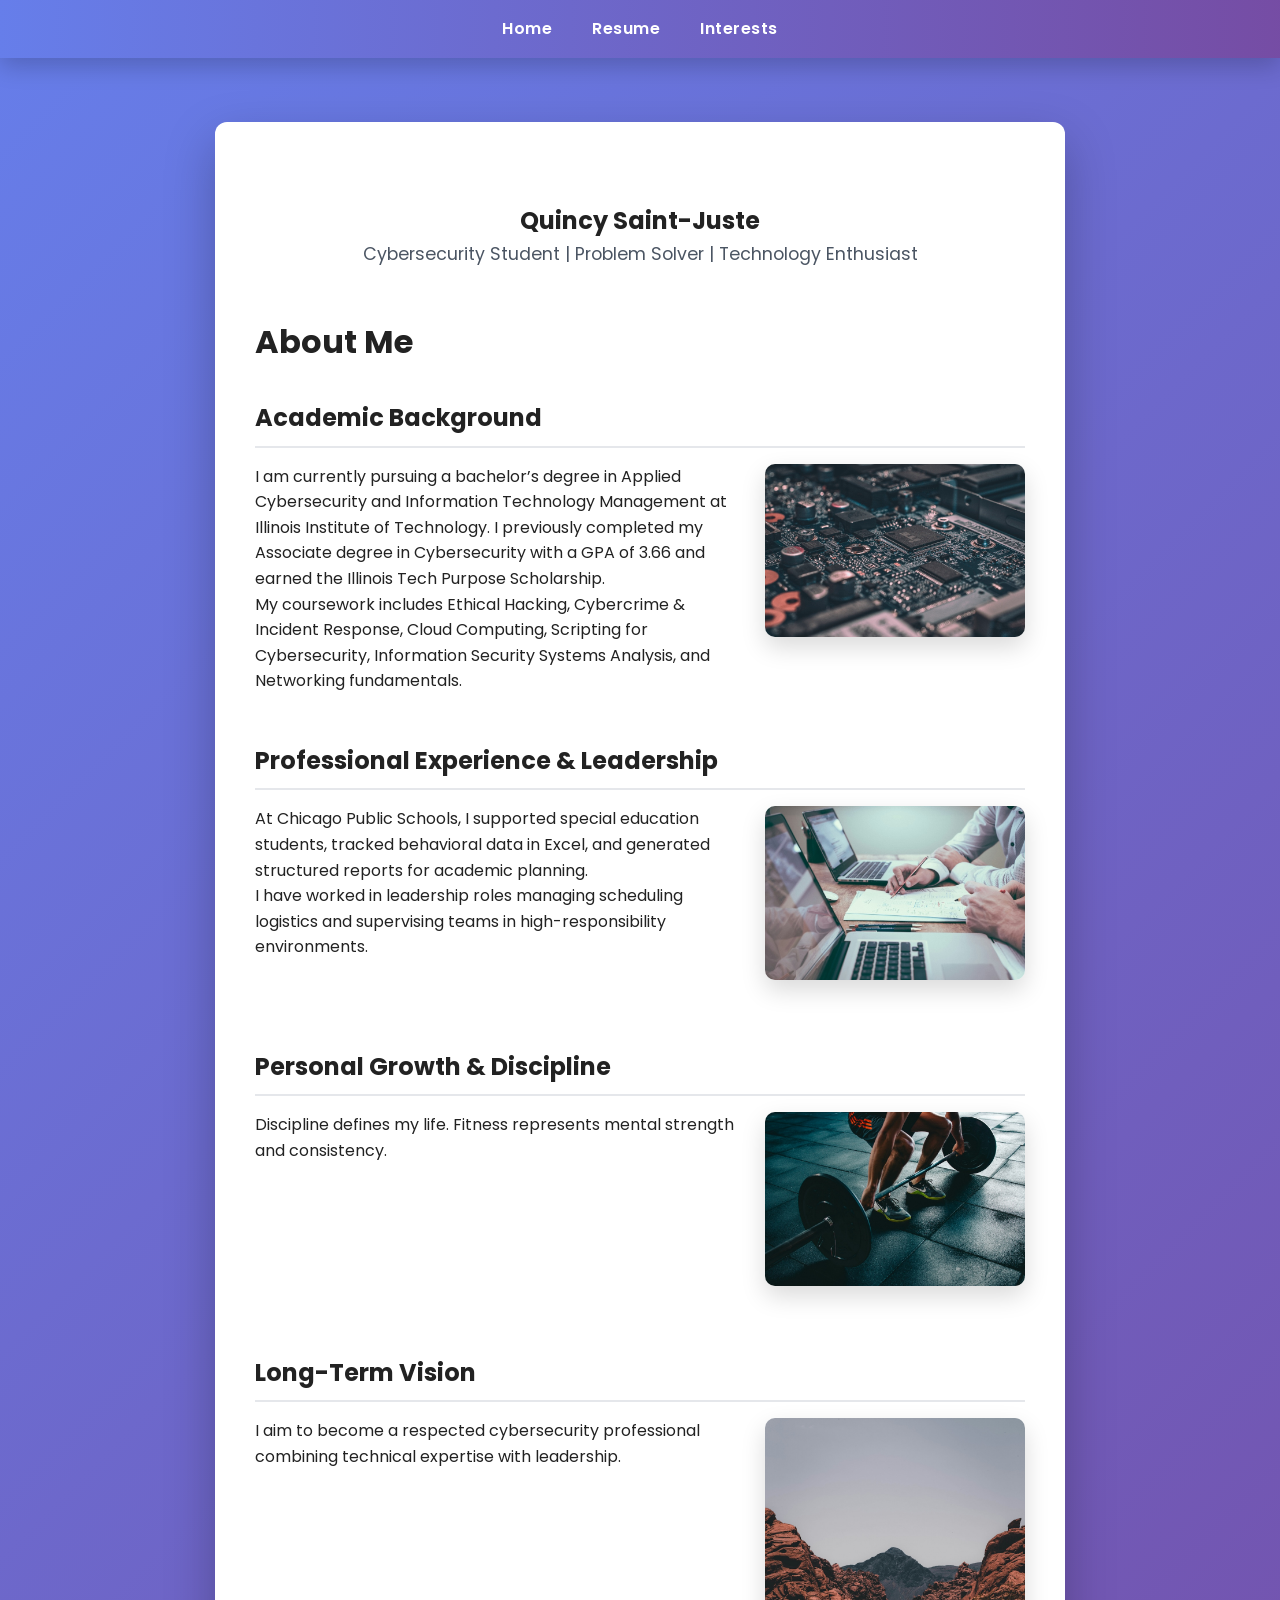
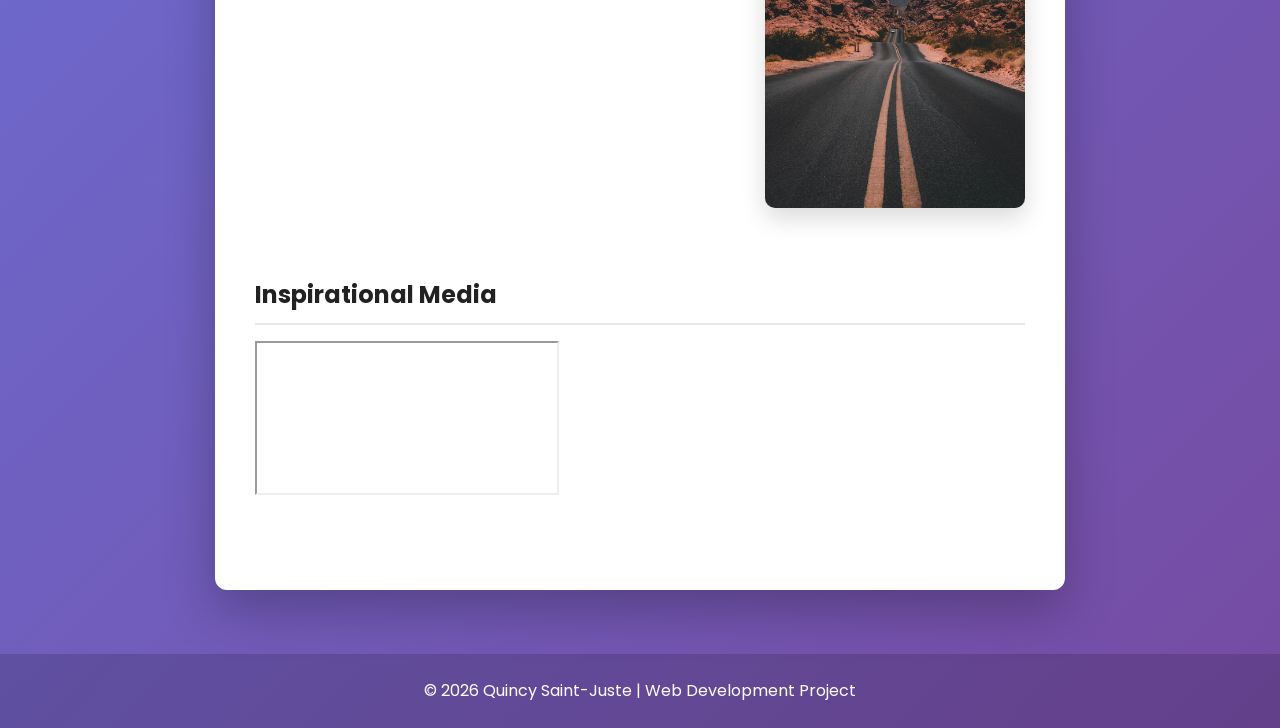
==== index.html @ b576fa2a "Initial project 3 setup" ====
<!DOCTYPE html>
<html lang="en">
  <head>
    <meta charset="utf-8">
    <title>Home</title>
    <link rel="stylesheet" href="css/reset.css">
    <link rel="stylesheet" href="css/style.css">
  </head>
  <body>
    <header>
      <nav>
        <ul>
          <li><a href="index.html">Home</a></li>
          <li><a href="resume.html">Resume</a></li>
          <li><a href="interests.html">Interests</a></li>
        </ul>
      </nav>
    </header>
    <main>

      <section class="hero">
          <h1>Quincy Saint-Juste</h1>
          <p>Cybersecurity Student | Problem Solver | Technology Enthusiast</p>
      </section>
  
      <h1>About Me</h1>

      <section>
        <h2>Academic Background</h2>
        <img src="media/tech.jpg" alt="Close-up photograph of illuminated computer motherboard circuitry representing cybersecurity and information technology infrastructure">
        <p>
          I am currently pursuing a bachelor’s degree in Applied Cybersecurity and Information Technology Management at Illinois Institute of Technology. I previously completed my Associate degree in Cybersecurity with a GPA of 3.66 and earned the Illinois Tech Purpose Scholarship.
        </p>
        <p>
          My coursework includes Ethical Hacking, Cybercrime & Incident Response, Cloud Computing, Scripting for Cybersecurity, Information Security Systems Analysis, and Networking fundamentals.
        </p>
      </section>

      <section>
        <h2>Professional Experience & Leadership</h2>
        <img src="media/leadership.jpg" alt="Professional business meeting environment symbolizing leadership development and administrative experience">
        <p>
          At Chicago Public Schools, I supported special education students, tracked behavioral data in Excel, and generated structured reports for academic planning.
        </p>
        <p>
          I have worked in leadership roles managing scheduling logistics and supervising teams in high-responsibility environments.
        </p>
      </section>

      <section>
        <h2>Personal Growth & Discipline</h2>
        <img src="media/fitnesss.jpg" alt="Athlete lifting weights in gym environment representing physical discipline and mental resilience">
        <p>
          Discipline defines my life. Fitness represents mental strength and consistency.
        </p>
      </section>

      <section>
        <h2>Long-Term Vision</h2>
        <img src="media/vision.jpg" alt="Person standing at mountain overlook during sunrise representing long-term vision and goal setting">
        <p>
          I aim to become a respected cybersecurity professional combining technical expertise with leadership.
        </p>
      </section>

      <section>
        <h2>Inspirational Media</h2>
        <iframe
          src="https://www.youtube.com/embed/ZXsQAXx_ao0" title="Motivational speech about discipline and resilience" allowfullscreen>
        </iframe>
      </section>

    </main>

    <footer>
        <p>© 2026 Quincy Saint-Juste | Web Development Project</p>
    </footer>
    
    </body>
    </html>
---- css/style.css ----
@import url('https://fonts.googleapis.com/css2?family=Poppins:wght@400;600&display=swap');

body {
    font-family: 'Poppins', Arial, sans-serif;
    line-height: 1.6;
    margin: 0;
    color: #222;
    background: linear-gradient(135deg, #667eea, #764ba2, #4facfe, #00f2fe);
    background-size: 300% 300%;
    animation: gradientShift 15s ease infinite;
}

@keyframes gradientShift {
    0% { background-position: 0% 50%; }
    50% { background-position: 100% 50%; }
    100% { background-position: 0% 50%; }
}

header {
    background: linear-gradient(90deg, rgba(102,126,234,0.95), rgba(118,75,162,0.95));
    padding: 1rem 0;
    box-shadow: 0 8px 25px rgba(0, 0, 0, 0.2);
}

nav ul {
    list-style: none;
    padding: 0;
    margin: 0 auto;
    width: fit-content;
}

nav ul li {
    float: left;
    margin: 0 20px;
}

header::after {
    content: "";
    display: block;
    clear: both;
}

nav a {
    color: #ffffff;
    text-decoration: none;
    font-weight: 600;
    font-size: 1rem;
    letter-spacing: 0.5px;
    transition: all 0.3s ease;
}

nav a:hover {
    color: #facc15;
}

main {
    position: relative;
    max-width: 850px;
    margin: 4rem auto;
    padding: 2.5rem;
    background: #ffffff;
    border-radius: 12px;
    box-shadow: 0 20px 50px rgba(0, 0, 0, 0.25);
    overflow: hidden;
}

.hero {
    position: relative;
    text-align: center;
    padding-top: 40px;
    margin-bottom: 3rem;
}

.hero h1 {
    position: relative;   /* still counts */
}

.hero p {
    font-size: 1.1rem;
    color: #4b5563;
}

h2 {
    margin-top: 2rem;
    margin-bottom: 1rem;
    border-bottom: 2px solid #e5e7eb;
    padding-bottom: 0.5rem;
}

h3 {
    margin-top: 1.5rem;
}

section img {
    float: right;
    width: 260px;
    margin: 0 0 20px 25px;
    border-radius: 10px;
    box-shadow: 0 10px 25px rgba(0, 0, 0, 0.15);
}

section::after {
    content: "";
    display: block;
    clear: both;
}

section {
    margin-bottom: 3rem;
}

footer {
    text-align: center;
    padding: 1.5rem;
    background: rgba(0, 0, 0, 0.15);
    color: white;
    margin-top: 4rem;
}
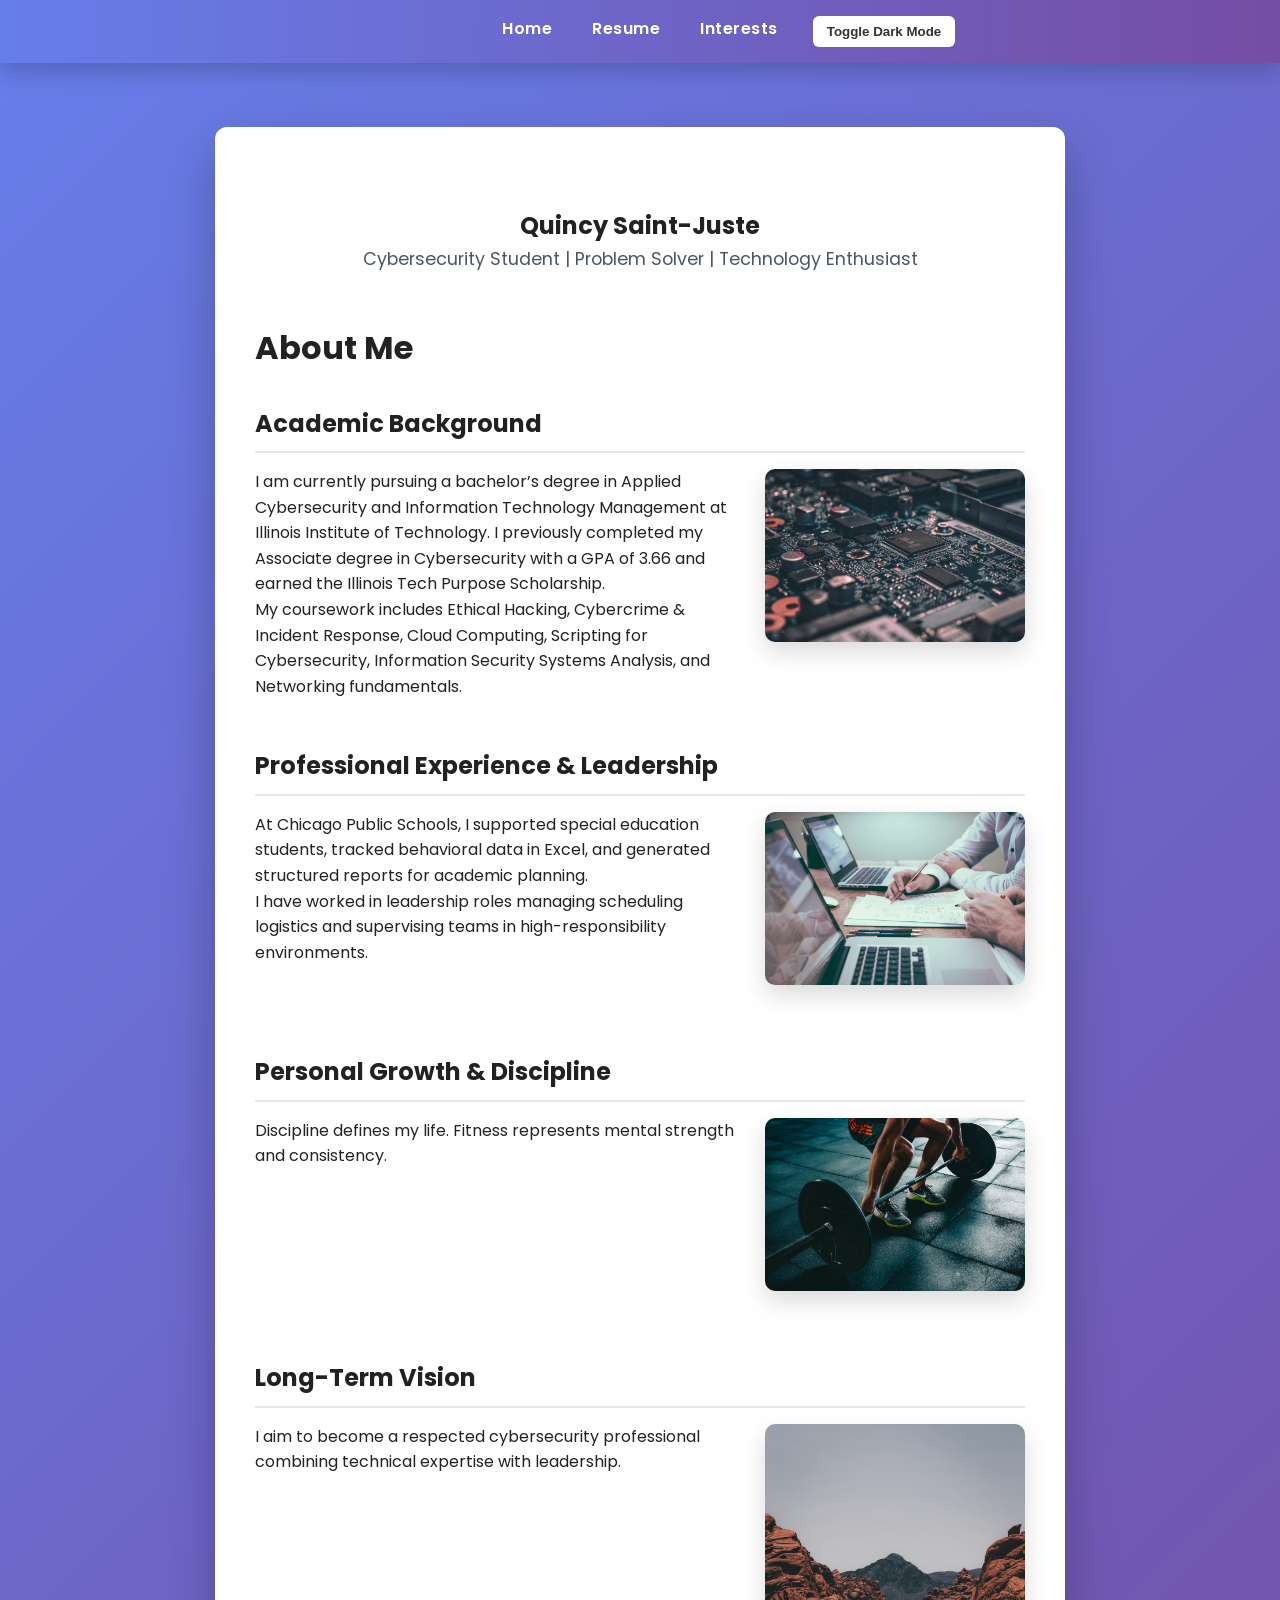
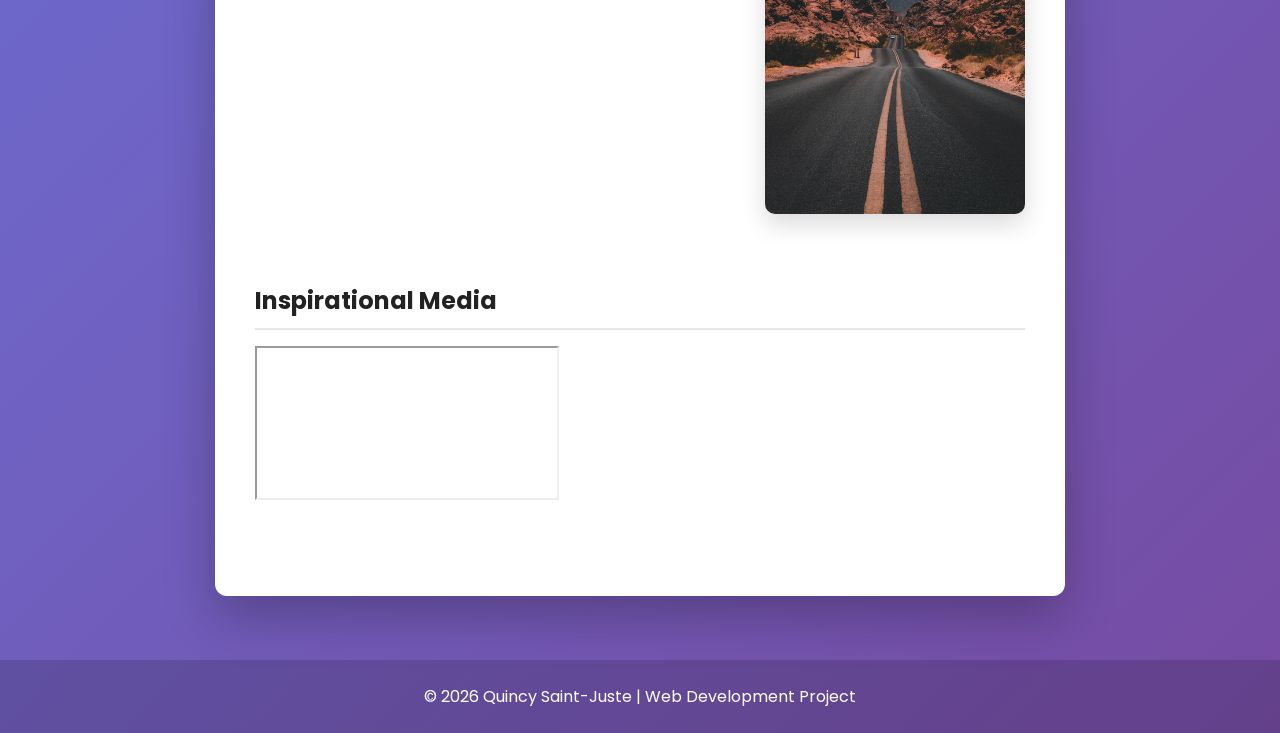
==== commit 52cd9ccd: "Add dark mode toggle button to index page navigation" ====
--- a/index.html
+++ b/index.html
@@ -5,6 +5,7 @@
     <title>Home</title>
     <link rel="stylesheet" href="css/reset.css">
     <link rel="stylesheet" href="css/style.css">
+    <script src="js/script.js" defer></script>
   </head>
   <body>
     <header>
@@ -14,6 +15,9 @@
           <li><a href="resume.html">Resume</a></li>
           <li><a href="interests.html">Interests</a></li>
         </ul>
+
+        <button id="darkModeToggle">Toggle Dark Mode</button>
+        
       </nav>
     </header>
     <main>
--- a/css/style.css
+++ b/css/style.css
@@ -115,4 +115,26 @@
     background: rgba(0, 0, 0, 0.15);
     color: white;
     margin-top: 4rem;
+}
+
+#map {
+  height: 400px;
+  width: 100%;
+  margin-top: 20px;
+  border-radius: 10px;
+}
+
+#darkModeToggle {
+  background-color: white;
+  color: #333;
+  border: none;
+  padding: 8px 14px;
+  border-radius: 6px;
+  cursor: pointer;
+  margin-left: 15px;
+  font-weight: bold;
+}
+
+#darkModeToggle:hover {
+  background-color: #ddd;
 }
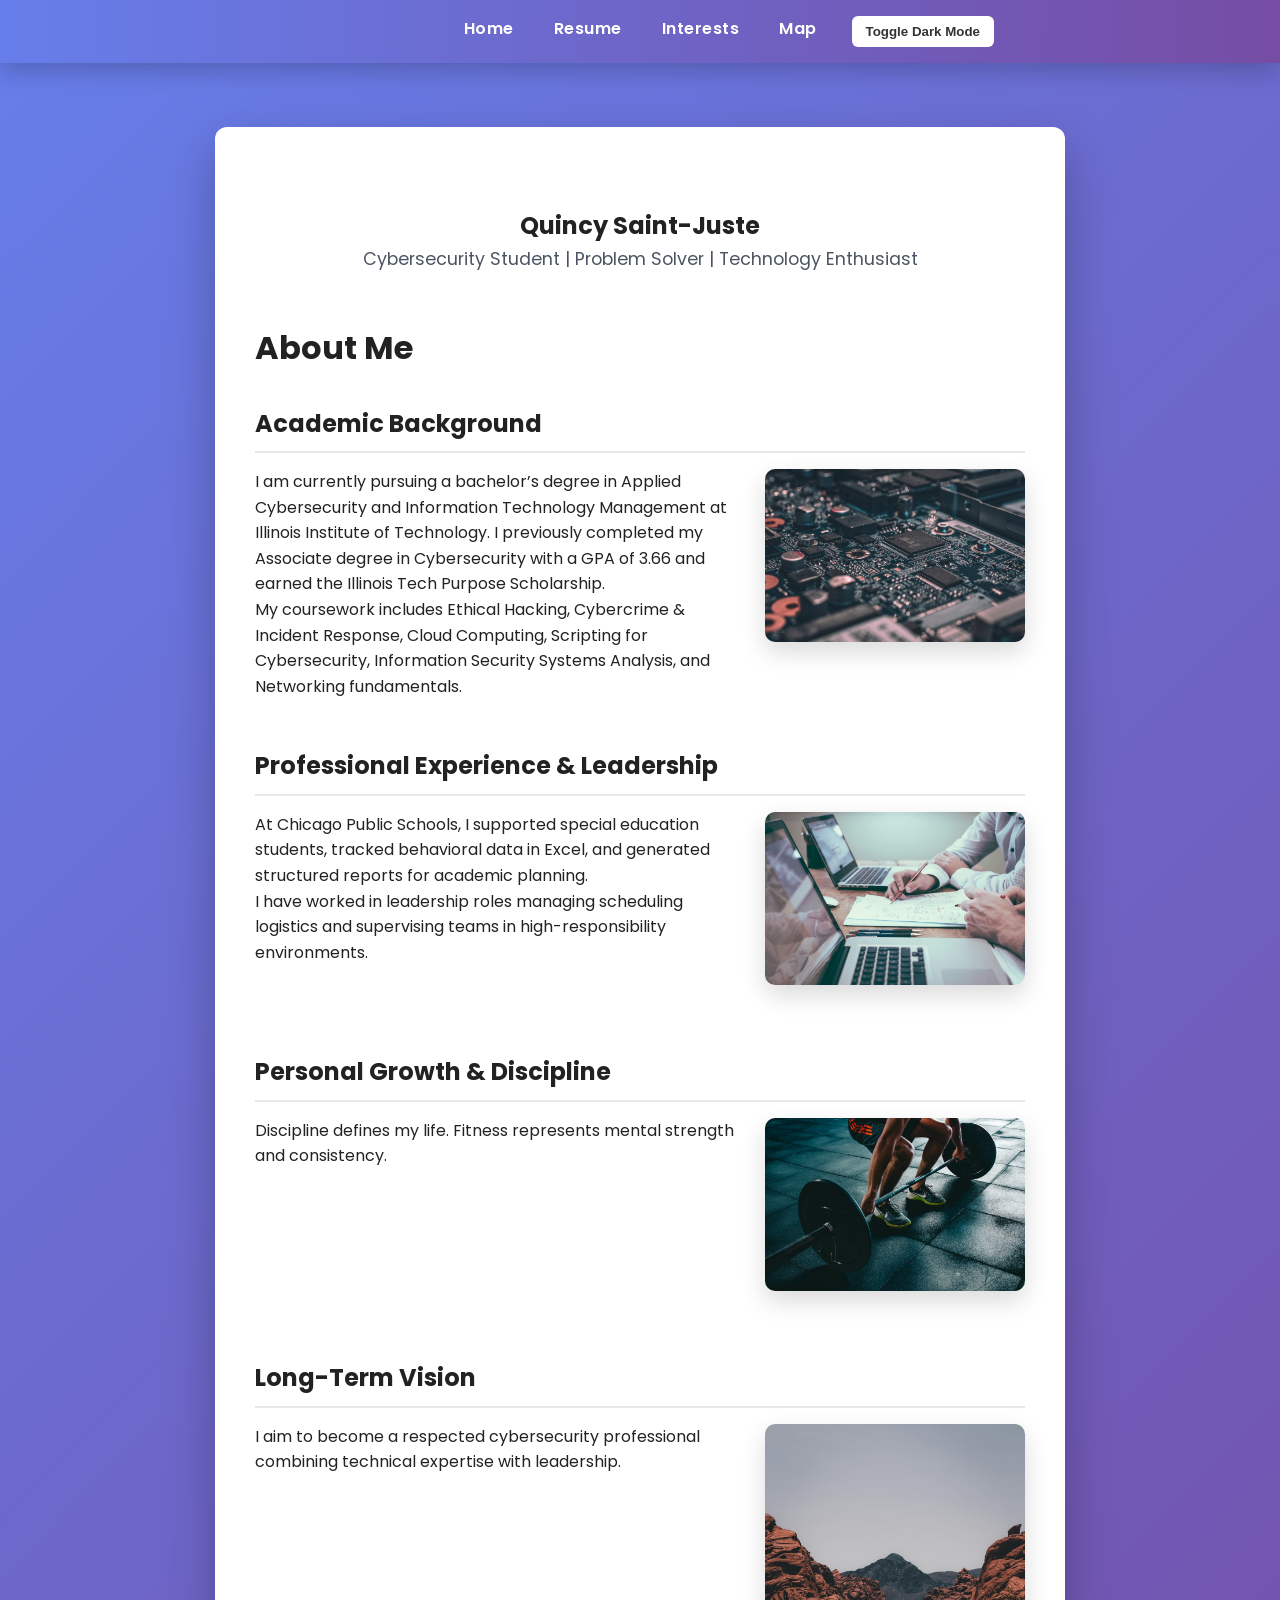
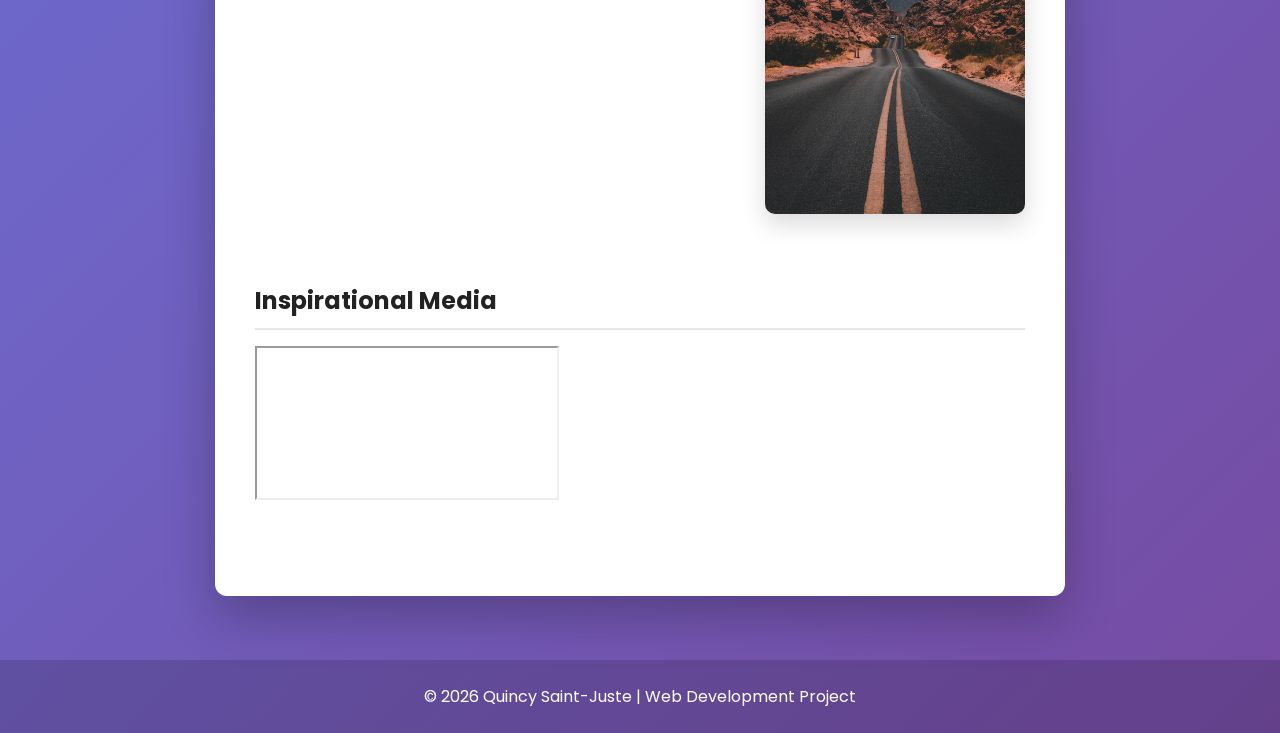
==== commit e69fca13: "Add Map link to index navigation" ====
--- a/index.html
+++ b/index.html
@@ -14,10 +14,11 @@
           <li><a href="index.html">Home</a></li>
           <li><a href="resume.html">Resume</a></li>
           <li><a href="interests.html">Interests</a></li>
+          <li><a href="map.html">Map</a></li>
         </ul>
 
         <button id="darkModeToggle">Toggle Dark Mode</button>
-        
+
       </nav>
     </header>
     <main>
--- a/css/style.css
+++ b/css/style.css
@@ -137,4 +137,29 @@
 
 #darkModeToggle:hover {
   background-color: #ddd;
+}
+
+/* ===== Dark Mode Styles ===== */
+
+body.dark-mode {
+  background: #121212;
+  color: #f5f5f5;
+}
+
+body.dark-mode header {
+  background: #1e1e1e;
+}
+
+body.dark-mode nav a {
+  color: #f5f5f5;
+}
+
+body.dark-mode button {
+  background: #333;
+  color: white;
+  border: 1px solid #555;
+}
+
+body.dark-mode main {
+  background: #1e1e1e;
 }
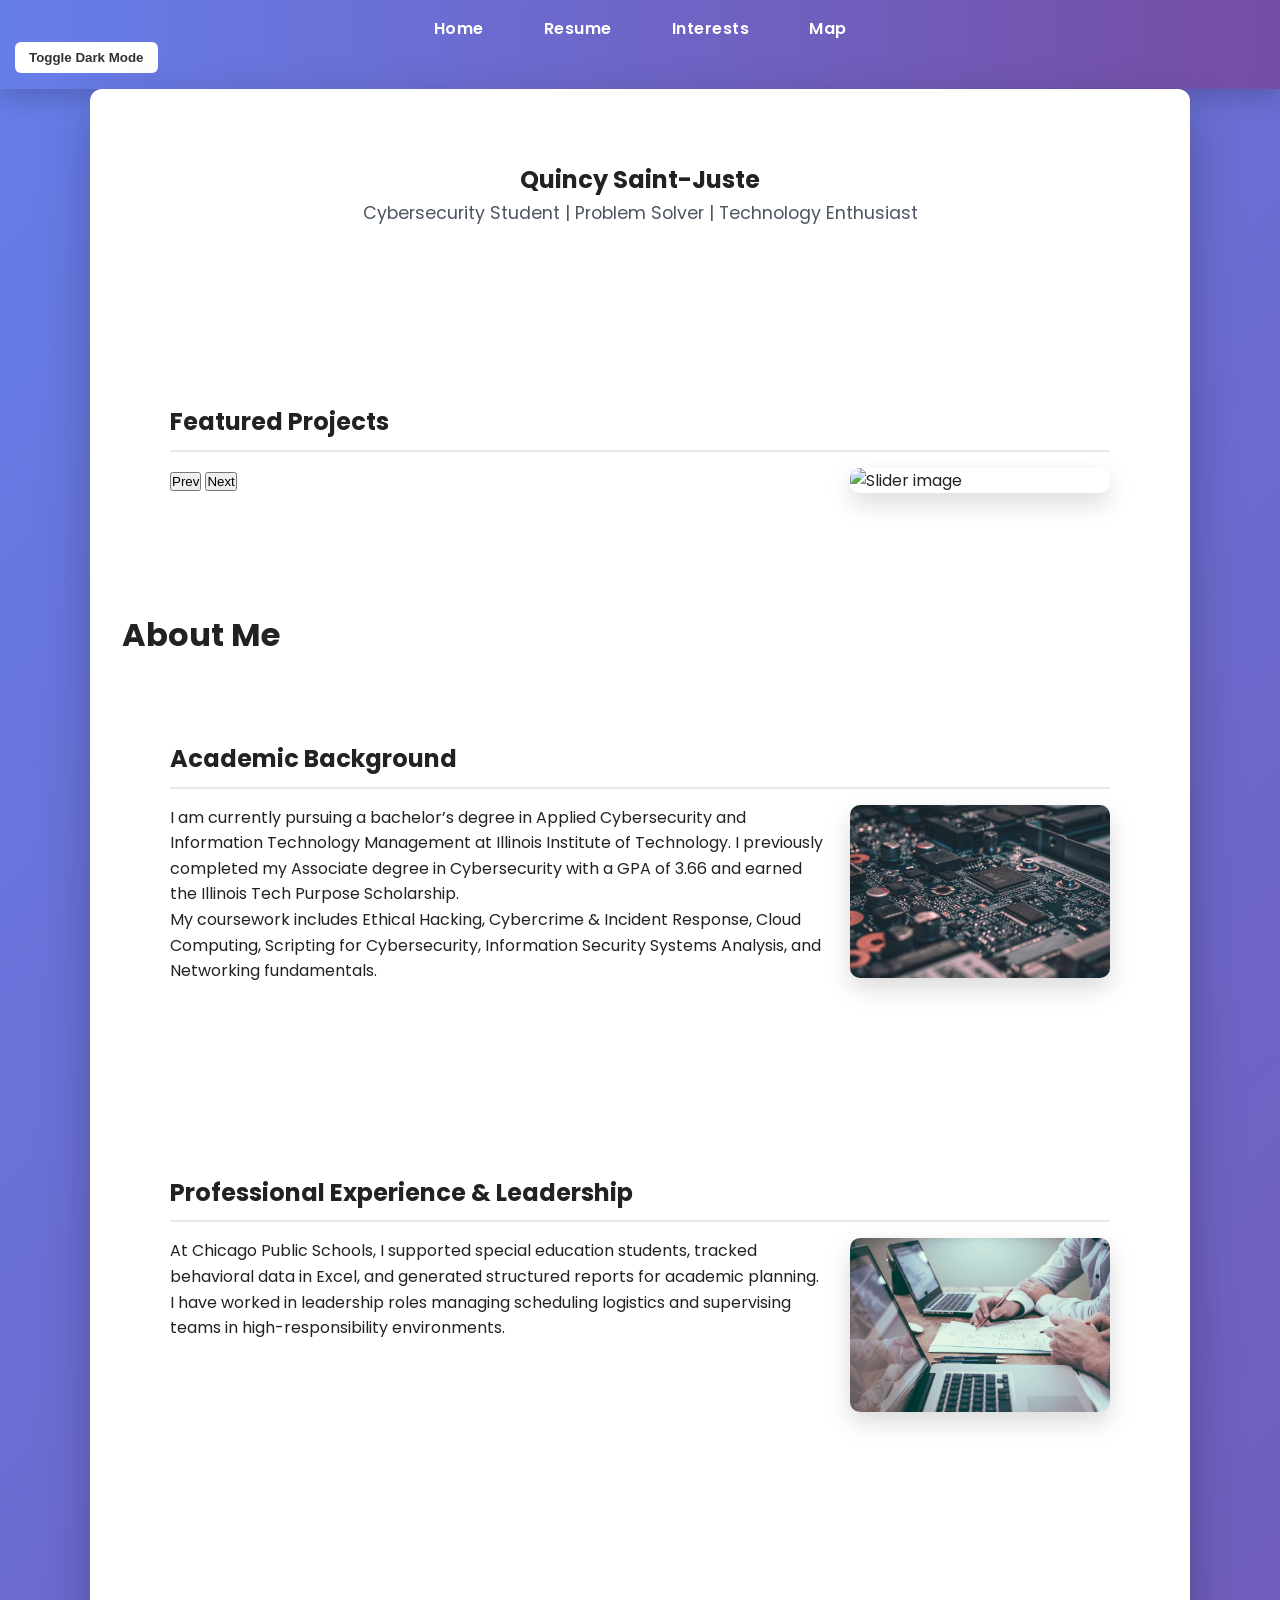
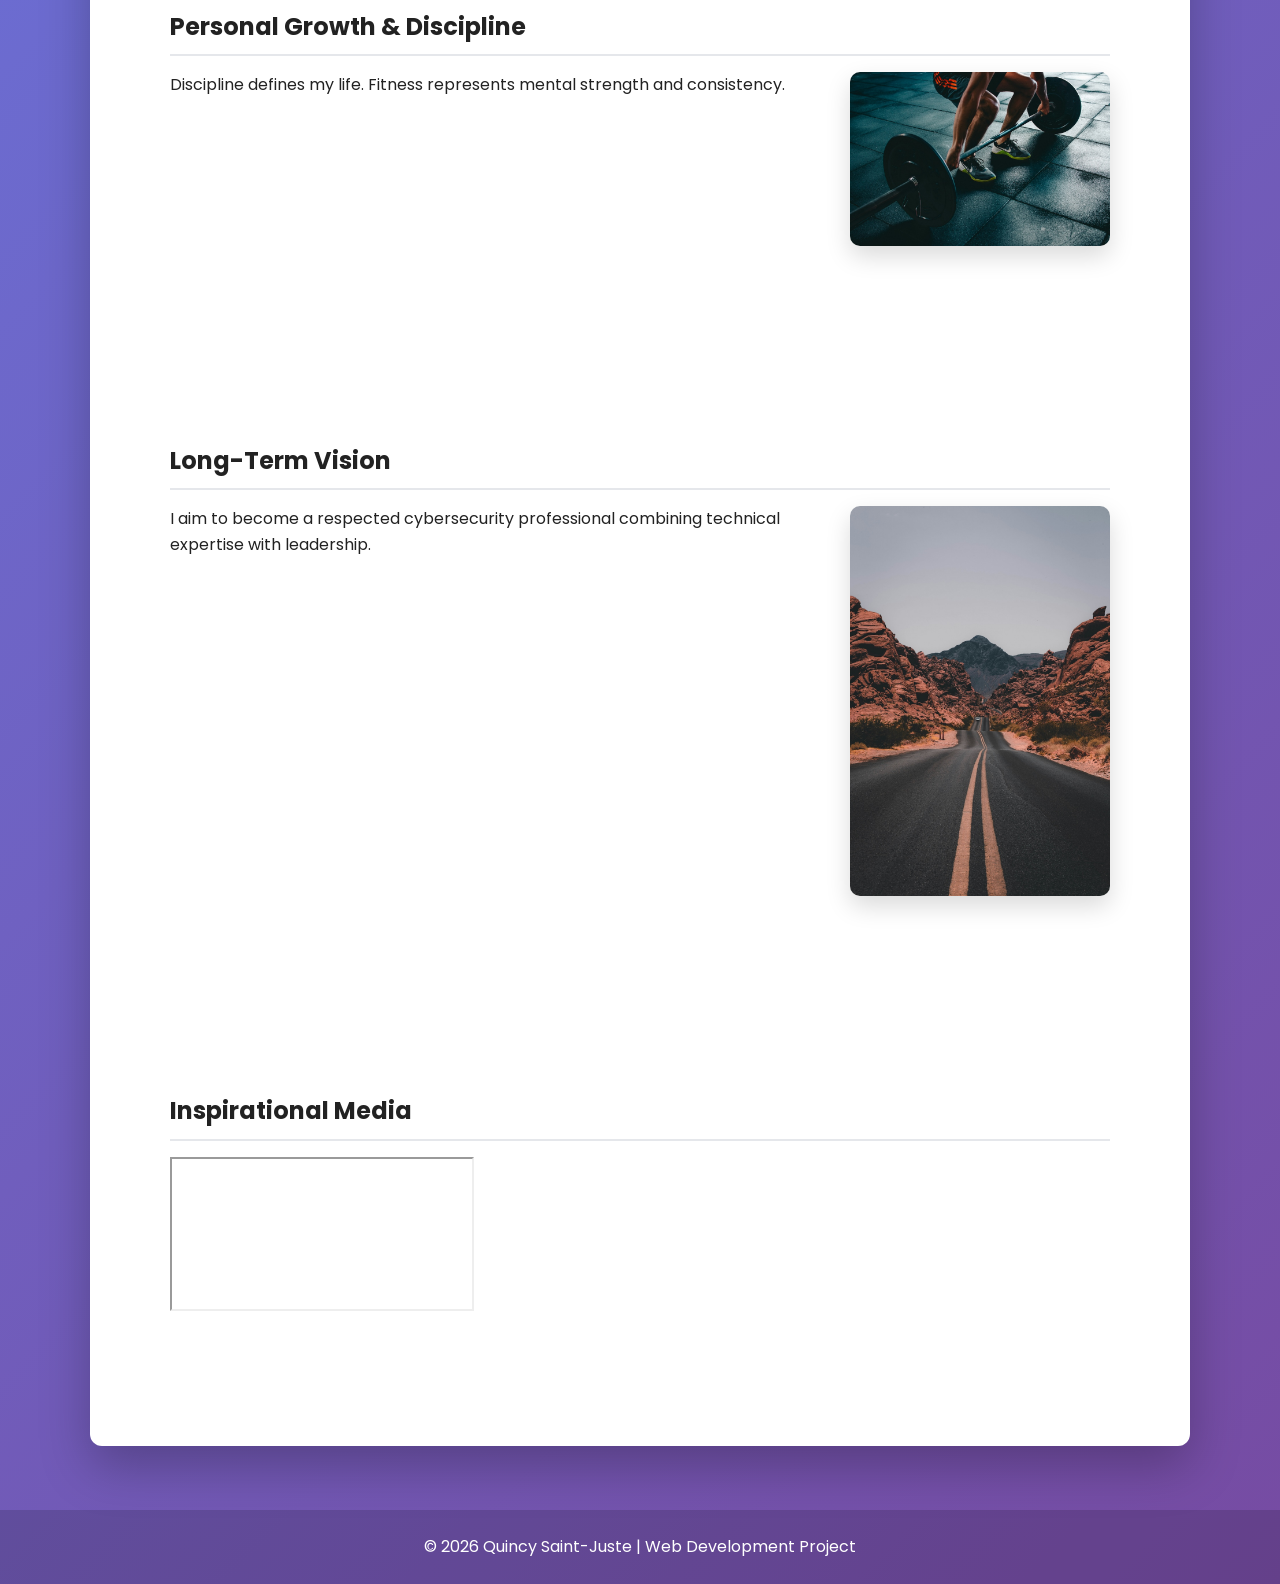
==== commit 33ee9042: "Add image slider HTML structure to home page" ====
--- a/index.html
+++ b/index.html
@@ -27,6 +27,18 @@
           <h1>Quincy Saint-Juste</h1>
           <p>Cybersecurity Student | Problem Solver | Technology Enthusiast</p>
       </section>
+
+      <section class="slider-section">
+  <h2>Featured Projects</h2>
+
+  <div class="slider-container">
+    <button class="slider-btn" onclick="prevSlide()">Prev</button>
+
+    <img id="slider-image" src="media/slide1.jpg" alt="Slider image">
+
+    <button class="slider-btn" onclick="nextSlide()">Next</button>
+  </div>
+</section>
   
       <h1>About Me</h1>
 
--- a/css/style.css
+++ b/css/style.css
@@ -162,4 +162,33 @@
 
 body.dark-mode main {
   background: #1e1e1e;
+}
+
+/* Tablet breakpoint */
+@media (min-width: 600px) {
+
+  nav ul {
+    display: flex;
+    justify-content: center;
+    gap: 20px;
+  }
+
+  main {
+    padding: 2rem;
+  }
+
+}
+
+/* Desktop breakpoint */
+@media (min-width: 900px) {
+
+  main {
+    max-width: 1100px;
+    margin: 0 auto;
+  }
+
+  section {
+    padding: 3rem;
+  }
+
 }
